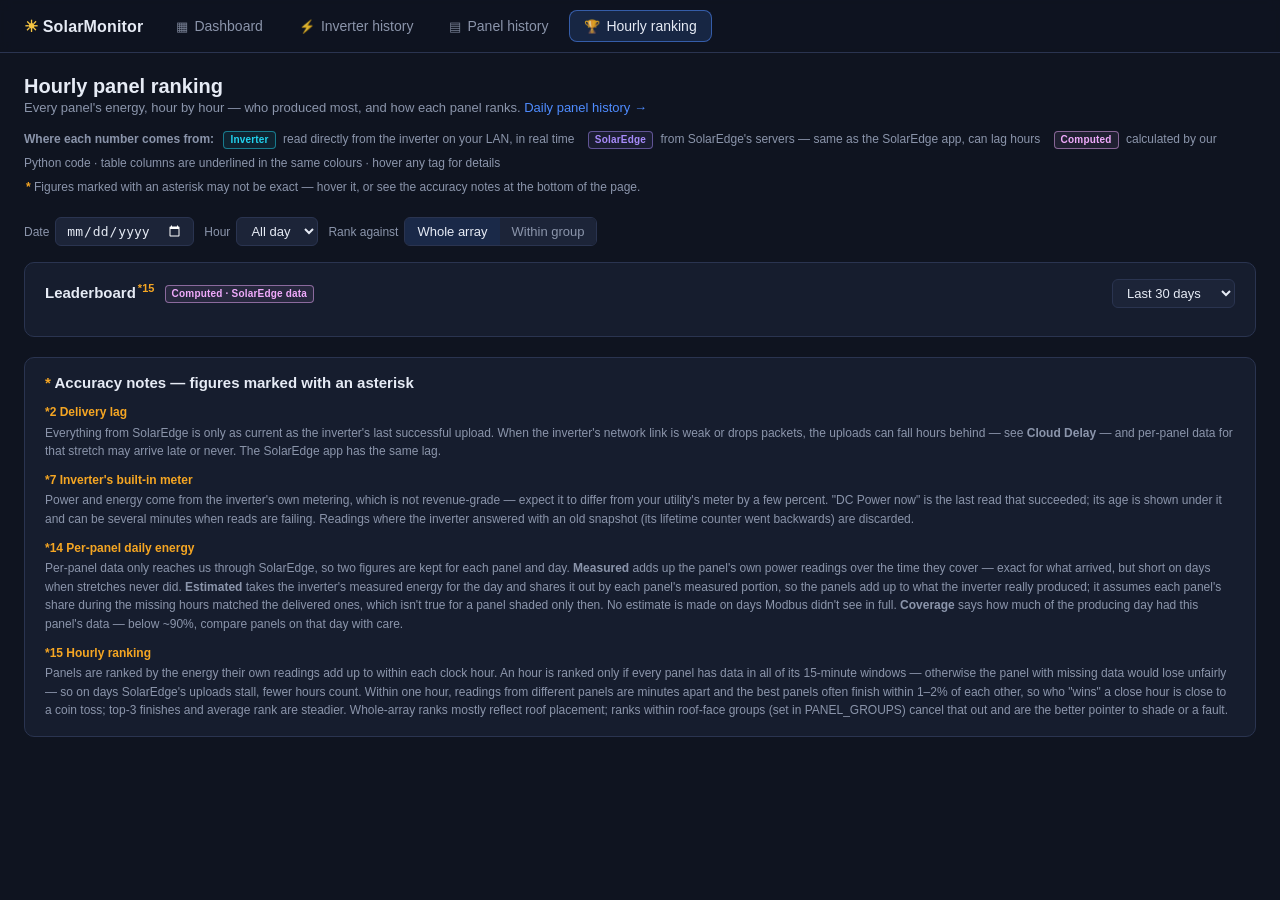
==== webapp/static/hourly.html @ 142047eb "Add hourly ranking, 7-day charts, site menu, panel groups and day-over-day view Dashboard - Site men" ====
<!DOCTYPE html>
<html lang="en">
<head>
<meta charset="UTF-8">
<meta name="viewport" content="width=device-width, initial-scale=1.0">
<title>SolarMonitor — Hourly Panel Ranking</title>
<link rel="stylesheet" href="sources.css">
<script src="sources.js"></script>
<style>
  :root {
    --bg: #0f1420; --panel: #161d2e; --panel-2: #1c2438; --border: #2a3450;
    --text: #e6ebf5; --muted: #8b95ab; --accent: #4f8cff;
    --ok: #2ecc71; --warn: #f5a623; --bad: #e5484d;
  }
  * { box-sizing: border-box; }
  body {
    margin: 0; font-family: -apple-system, BlinkMacSystemFont, "Segoe UI", Roboto, Arial, sans-serif;
    background: var(--bg); color: var(--text); padding: 24px; max-width: 1400px; margin: 0 auto;
  }
  @media (max-width: 700px) { body { padding: 16px; } }
  a { color: var(--accent); text-decoration: none; }
  h1 { font-size: 20px; margin: 10px 0 2px; }
  .subtitle { color: var(--muted); font-size: 13px; margin-bottom: 20px; }
  section { background: var(--panel); border: 1px solid var(--border); border-radius: 10px; padding: 16px 20px; margin-bottom: 20px; }
  section h2 { font-size: 15px; margin: 0 0 12px; display: flex; align-items: center; justify-content: space-between; gap: 10px; flex-wrap: wrap; }
  .muted { color: var(--muted); }
  .controls { display: flex; flex-wrap: wrap; gap: 10px; align-items: center; margin-bottom: 16px; }
  .controls label { font-size: 12px; color: var(--muted); display: flex; align-items: center; gap: 6px; }
  select, input[type=date] { background: var(--panel-2); color: var(--text); border: 1px solid var(--border);
    border-radius: 6px; padding: 5px 10px; font-size: 13px; color-scheme: dark; }
  .seg { display: inline-flex; border: 1px solid var(--border); border-radius: 6px; overflow: hidden; }
  .seg button { background: var(--panel-2); color: var(--muted); border: 0; padding: 6px 12px; font-size: 13px; cursor: pointer; }
  .seg button.active { background: rgba(79,140,255,0.18); color: var(--text); }
  .badge { display: inline-block; padding: 2px 10px; border-radius: 999px; font-size: 12px; font-weight: 600; }
  .badge.ok { background: rgba(46,204,113,0.15); color: var(--ok); }
  .badge.warn { background: rgba(245,166,35,0.15); color: var(--warn); }
  .badge.muted { background: rgba(139,149,171,0.15); color: var(--muted); }
  .desc { font-size: 12px; color: var(--muted); line-height: 1.5; margin: 0 0 12px; }
  .chips { display: flex; flex-wrap: wrap; gap: 6px 18px; font-size: 13px; margin-bottom: 12px; }
  .chips b { font-size: 15px; }
  .banner { font-size: 12px; line-height: 1.5; padding: 8px 12px; border-radius: 8px; margin: 0 0 12px;
    color: #fcd34d; border: 1px solid rgba(245,166,35,0.5); background: rgba(245,166,35,0.08); }
  .scroll-x { overflow-x: auto; }
  table { width: 100%; border-collapse: collapse; font-size: 13px; }
  th, td { text-align: left; padding: 6px 9px; border-bottom: 1px solid var(--border); white-space: nowrap; }
  th { color: var(--muted); font-weight: 500; }
  th.sortable { cursor: pointer; user-select: none; }
  th.sortable:hover { color: var(--text); }
  .num { text-align: right; font-variant-numeric: tabular-nums; }
  .rank { width: 64px; font-variant-numeric: tabular-nums; }
  .medal { font-size: 15px; }
  .bar-cell { min-width: 220px; }
  @media (max-width: 700px) {
    .bar-cell { min-width: 0; } th, td { padding: 6px 5px; } .hide-sm { display: none; }
    section { padding: 12px; } #hourTable th { white-space: normal; } .rank { width: auto; }
    .bar-val { min-width: 34px; }
  }
  .bar-wrap { display: flex; align-items: center; gap: 8px; }
  .bar { height: 12px; background: var(--accent); border-radius: 0 4px 4px 0; min-width: 2px; }
  .bar-val { font-variant-numeric: tabular-nums; min-width: 44px; }
  tr.group-sep td { background: var(--panel-2); color: var(--muted); font-size: 12px; font-weight: 600; padding: 4px 9px; }
  /* day grid */
  table.grid { border-collapse: separate; border-spacing: 2px; width: auto; }
  table.grid th, table.grid td { border: 0; padding: 4px 6px; font-size: 12px; text-align: center; }
  table.grid td.cell { border-radius: 3px; min-width: 44px; font-variant-numeric: tabular-nums; cursor: default; }
  table.grid th.hour { cursor: pointer; color: var(--muted); }
  table.grid th.hour:hover { color: var(--accent); }
  table.grid th.hour.unscored, table.grid td.unscored { opacity: .45; }
  table.grid .rowhead { position: sticky; left: 0; background: var(--panel); text-align: left; z-index: 1; }
  table.grid td.stat { font-variant-numeric: tabular-nums; color: var(--text); }
  .legend-bar { display: flex; align-items: center; gap: 8px; font-size: 11px; color: var(--muted); margin-top: 10px; flex-wrap: wrap; }
  .ramp { width: 140px; height: 10px; border-radius: 2px; }
  .empty { color: var(--muted); font-size: 13px; padding: 12px 0; }
</style>
</head>
<body>
  <h1>Hourly panel ranking</h1>
  <div class="subtitle">Every panel's energy, hour by hour — who produced most, and how each panel ranks.
    <a href="panels.html">Daily panel history →</a></div>
  <div id="srcLegend"></div>

  <div class="controls">
    <label>Date <input type="date" id="dateInput"></label>
    <label>Hour <select id="hourSelect"><option value="">All day</option></select></label>
    <label>Rank against
      <span class="seg" id="basisSeg">
        <button data-basis="all" class="active" title="Whole array: who actually produced the most">Whole array</button>
        <button data-basis="group" title="Within each group from PANEL_GROUPS (e.g. roof faces): cancels orientation, better for spotting problems">Within group</button>
      </span>
    </label>
  </div>

  <section id="hourSection" hidden>
    <h2><span id="hourTitle">—</span><span id="hourTags"></span></h2>
    <div id="hourBanner"></div>
    <div class="chips" id="hourChips"></div>
    <div class="scroll-x"><table id="hourTable"></table></div>
  </section>

  <section id="daySection" hidden>
    <h2><span id="dayTitle">—</span><span id="dayTags"></span></h2>
    <p class="desc" id="dayDesc"></p>
    <div class="scroll-x"><table class="grid" id="dayGrid"></table></div>
    <div class="legend-bar" id="dayLegend"></div>
  </section>

  <section>
    <h2>
      <span>Leaderboard<span data-acc="15"></span> <span data-src="calc" data-from="se"></span></span>
      <select id="rangeSelect">
        <option value="7">Last 7 days</option>
        <option value="30" selected>Last 30 days</option>
        <option value="90">Last 90 days</option>
        <option value="365">Last 365 days</option>
      </select>
    </h2>
    <p class="desc" id="boardDesc"></p>
    <div class="scroll-x"><table id="boardTable"></table></div>
  </section>

  <div id="accKeyHolder"></div>

<script>
const params = new URLSearchParams(location.search);
let basis = params.get("basis") === "group" ? "group" : "all";
let day = null, board = null, boardSort = { key: "wins", dir: -1 };

async function getJSON(url) {
  const r = await fetch(url);
  if (!r.ok) throw new Error(await r.text());
  return r.json();
}
const pos = label => (label || "").replace("Optimizer ", "").split(" ")[0];
const posKey = label => pos(label).split(".").map(n => n.padStart(4, "0")).join(".");
function hourLabel(h) {
  const f = x => `${x % 12 === 0 ? 12 : x % 12} ${x < 12 || x === 24 ? "AM" : "PM"}`;
  return `${f(h)} – ${f(h + 1)}`;
}
const shortHour = h => `${h % 12 === 0 ? 12 : h % 12}${h < 12 ? "a" : "p"}`;
function dayLabel(d) {
  return new Date(d + "T12:00:00Z").toLocaleDateString([], { weekday: "short", month: "short", day: "numeric", timeZone: "UTC" });
}
const fmt = (n, d = 0) => n == null ? "—" : Number(n).toFixed(d);
const rankKey = () => basis === "group" ? "rank_group" : "rank_all";
const medal = r => ({ 1: "🏆", 2: "🥈", 3: "🥉" })[r] || "";
function setParam(k, v) {
  const u = new URL(location.href);
  if (v === null || v === "") u.searchParams.delete(k); else u.searchParams.set(k, v);
  window.history.replaceState(null, "", u);
}
// Sequential single-hue scale for "% of the hour's best": low values sit near
// the surface, high values are saturated blue.
function seq(t) {
  t = Math.max(0, Math.min(1, t));
  const mix = (a, b) => Math.round(a + (b - a) * t);
  return `rgb(${mix(28, 47)}, ${mix(36, 110)}, ${mix(56, 235)})`;
}

// Reference for "% of best": the hour's best overall, or best in the panel's
// own group when ranking within groups.
function bestFor(serial, per, groups) {
  const vals = Object.entries(per).filter(([s]) => basis === "all" || groups[s] === groups[serial])
    .map(([, f]) => f.measured_wh || 0);
  return Math.max(0, ...vals);
}

async function loadDay() {
  const date = document.getElementById("dateInput").value;
  day = await getJSON(`/api/panels/hourly${date ? `?date=${date}` : ""}`);
  if (!date) document.getElementById("dateInput").value = day.date;
  const sel = document.getElementById("hourSelect");
  const want = params.get("hour") ?? sel.value;
  sel.innerHTML = `<option value="">All day</option>` + day.hours.map(h =>
    `<option value="${h.hour}">${hourLabel(h.hour)}${h.scored ? "" : " (not ranked)"}</option>`).join("");
  if (day.hours.some(h => String(h.hour) === String(want))) sel.value = want;
  params.delete("hour");
  render();
}

// "Within group" needs groups: with the whole-array default it would just
// repeat the whole-array ranking, so the button is disabled with a pointer
// to PANEL_GROUPS.
function applyGrouping(g) {
  const btn = document.querySelector('#basisSeg button[data-basis="group"]');
  const off = !g || g.mode === "array";
  btn.disabled = off;
  btn.style.opacity = off ? 0.45 : 1;
  btn.style.cursor = off ? "not-allowed" : "pointer";
  btn.title = off
    ? "No groups set — every panel is compared with the whole array. Set PANEL_GROUPS in .env (e.g. by roof face) to enable this."
    : `Within each group (${g.label}): cancels orientation, better for spotting problems`;
  if (off && basis === "group") {
    basis = "all";
    document.querySelectorAll("#basisSeg button").forEach(x => x.classList.toggle("active", x.dataset.basis === "all"));
  }
}

function render() {
  applyGrouping(day.grouping);
  const h = document.getElementById("hourSelect").value;
  setParam("hour", h); setParam("date", day.date); setParam("basis", basis === "group" ? "group" : null);
  document.getElementById("hourSection").hidden = h === "";
  document.getElementById("daySection").hidden = h !== "";
  if (h === "") renderDay(); else renderHour(Number(h));
}

function renderHour(h) {
  const info = day.hours.find(x => x.hour === h);
  const per = day.values[String(h)] || {};
  const opts = Object.fromEntries(day.optimizers.map(o => [o.serial, o]));
  const groups = Object.fromEntries(day.optimizers.map(o => [o.serial, o.group || ""]));
  const rk = rankKey();
  document.getElementById("hourTitle").innerHTML =
    `${hourLabel(h)} · ${dayLabel(day.date)}${acc(15)}`;
  document.getElementById("hourTags").innerHTML = src("calc", "se");
  document.getElementById("hourBanner").innerHTML = info && info.scored ? "" :
    `<div class="banner">⚠ <b>Not ranked.</b> ${info && info.missing_panels
      ? `${info.missing_panels} panel${info.missing_panels === 1 ? "'s" : "s'"} data is incomplete for this hour`
      : "The array wasn't producing enough this hour to compare panels fairly"} — energy is shown, but no
      winner is named.</div>`;
  const measured = Object.values(per).reduce((a, f) => a + (f.measured_wh || 0), 0);
  document.getElementById("hourChips").innerHTML = `
    <span>Inverter this hour${acc(7)} ${src("inv")} <b>${info && info.inverter_wh != null ? fmt(info.inverter_wh) + " Wh" : "—"}</b></span>
    <span>Panels' own total ${src("se")} <b>${fmt(measured)} Wh</b></span>`;

  let rows = Object.entries(per).map(([s, f]) => ({ serial: s, ...f, label: opts[s]?.label, group: groups[s] }));
  const byEnergy = (a, b) => (b.measured_wh || 0) - (a.measured_wh || 0);
  if (basis === "group") rows.sort((a, b) => a.group.localeCompare(b.group) || byEnergy(a, b));
  else rows.sort(byEnergy);
  const top = Math.max(1, ...rows.map(r => r.measured_wh || 0));
  const barMax = window.innerWidth < 700 ? 60 : 160;
  let lastGroup = null;
  const body = rows.map(r => {
    const best = bestFor(r.serial, per, groups);
    const pct = best ? 100 * (r.measured_wh || 0) / best : null;
    const sep = basis === "group" && r.group !== lastGroup
      ? `<tr class="group-sep"><td colspan="7">${r.group || "No group"}</td></tr>` : "";
    lastGroup = r.group;
    const rank = r[rk];
    const tip = `estimated ${r.estimated_wh != null ? fmt(r.estimated_wh) + " Wh (inverter's hour shared out)" : "—"}`;
    return `${sep}<tr>
      <td class="rank">${rank != null ? `<span class="medal">${medal(rank)}</span> #${rank}` : `<span class="muted">—</span>`}</td>
      <td><a href="optimizer.html?serial=${encodeURIComponent(r.serial)}">${pos(r.label)}</a></td>
      <td class="muted hide-sm">${r.group || "—"}</td>
      <td class="bar-cell" title="${tip}"><div class="bar-wrap">
        <div class="bar" style="width:${Math.round(barMax * (r.measured_wh || 0) / top)}px"></div>
        <span class="bar-val">${fmt(r.measured_wh, 1)}</span></div></td>
      <td class="num">${pct == null ? "—" : fmt(pct) + "%"}</td>
      <td class="num hide-sm">${fmt(r.avg_power_w)}</td>
      <td class="num">${r.coverage_pct == null ? "—" : fmt(r.coverage_pct) + "%"}</td>
    </tr>`;
  }).join("");
  document.getElementById("hourTable").innerHTML = `<thead><tr>
      <th class="rank">Rank</th><th>Panel</th><th class="hide-sm">Group</th>
      <th>Energy (Wh)${acc(14)}</th>
      <th class="num">${basis === "group" ? "% of group best" : "% of hour's best"}</th>
      <th class="num hide-sm">Avg W</th><th class="num">Coverage</th>
    </tr></thead><tbody>${body || `<tr><td colspan="7" class="empty">No readings for this hour.</td></tr>`}</tbody>`;
}

function renderDay() {
  const rk = rankKey();
  const opts = [...day.optimizers];
  const groups = Object.fromEntries(opts.map(o => [o.serial, o.group || ""]));
  const dayBoard = day.day_board[basis] || {};
  const scored = day.hours.filter(h => h.scored).length;
  document.getElementById("dayTitle").innerHTML = `${dayLabel(day.date)} — every hour${acc(15)}`;
  document.getElementById("dayTags").innerHTML = src("calc", "se");
  document.getElementById("dayDesc").innerHTML =
    `Each cell is the panel's energy (Wh) that hour; shading is its share of the hour's best
     ${basis === "group" ? "<b>in its own panel group</b>" : "<b>across the whole array</b>"} (brighter = closer to best).
     🏆 marks the hour's winner. ${scored} of ${day.hours.length} hours are ranked; faded columns aren't
     (a panel's data was incomplete, or the array wasn't producing enough). Click an hour for its ranked list.`;
  opts.sort((a, b) => {
    const A = dayBoard[a.serial] || {}, B = dayBoard[b.serial] || {};
    return (B.wins || 0) - (A.wins || 0) || (A.avg_rank ?? 99) - (B.avg_rank ?? 99) || posKey(a.label).localeCompare(posKey(b.label));
  });
  const head = `<tr><th class="rowhead">Panel</th>${day.hours.map(h =>
      `<th class="hour ${h.scored ? "" : "unscored"}" data-hour="${h.hour}" title="${hourLabel(h.hour)}${h.scored ? "" : " — not ranked"}">${shortHour(h.hour)}</th>`).join("")}
    <th title="Hours ranked #1">🏆 Wins</th><th title="Hours ranked #1–3">Top 3</th><th title="Average rank over ranked hours (1 = best)">Avg rank</th></tr>`;
  const body = opts.map(o => {
    const cells = day.hours.map(h => {
      const per = day.values[String(h.hour)] || {};
      const f = per[o.serial];
      if (!f) return `<td class="cell muted">·</td>`;
      const best = bestFor(o.serial, per, groups);
      const t = best ? (f.measured_wh || 0) / best : 0;
      const win = h.scored && f[rk] === 1;
      const tip = `${pos(o.label)} · ${hourLabel(h.hour)}: ${fmt(f.measured_wh, 1)} Wh` +
        (f[rk] != null ? ` · rank #${f[rk]}` : " · not ranked") + ` · coverage ${fmt(f.coverage_pct)}%`;
      return `<td class="cell ${h.scored ? "" : "unscored"}" style="background:${seq(t)}; color:${t > 0.55 ? "#fff" : "var(--muted)"}"
        title="${tip}">${fmt(f.measured_wh)}${win ? `<span style="font-size:10px"> 🏆</span>` : ""}</td>`;
    }).join("");
    const b = dayBoard[o.serial] || {};
    return `<tr><td class="rowhead"><a href="optimizer.html?serial=${encodeURIComponent(o.serial)}">${pos(o.label)}</a>
      <span class="muted" style="font-size:11px">${groups[o.serial]}</span></td>${cells}
      <td class="stat">${b.wins ?? 0}</td><td class="stat">${b.top3 ?? 0}</td><td class="stat">${b.avg_rank != null ? fmt(b.avg_rank, 1) : "—"}</td></tr>`;
  }).join("");
  document.getElementById("dayGrid").innerHTML = day.hours.length
    ? `<thead>${head}</thead><tbody>${body}</tbody>`
    : `<tbody><tr><td class="empty">No per-panel data for this day.</td></tr></tbody>`;
  document.querySelectorAll("#dayGrid th.hour").forEach(th => th.addEventListener("click", () => {
    document.getElementById("hourSelect").value = th.dataset.hour; render();
  }));
  document.getElementById("dayLegend").innerHTML = `
    <span>0%</span><span class="ramp" style="background:linear-gradient(90deg, ${seq(0)}, ${seq(0.5)}, ${seq(1)})"></span>
    <span>100% of ${basis === "group" ? "group" : "hour's"} best</span>
    <span style="margin-left:14px">🏆 hour winner</span>
    <span style="margin-left:14px">faded = hour not ranked</span>
    <span style="margin-left:14px">hover a cell for details</span>`;
}

async function loadBoard() {
  const days = document.getElementById("rangeSelect").value;
  board = await getJSON(`/api/panels/leaderboard?days=${days}`);
  renderBoard();
}

function renderBoard() {
  const b = board[basis] || {};
  document.getElementById("boardDesc").innerHTML =
    `${board.scored_hours} ranked hour${board.scored_hours === 1 ? "" : "s"} in this range.
     <b>Wins</b> = hours at #1, <b>Top 3</b> = hours in the top three, <b>Avg rank</b> = average position (1 = best).
     ${basis === "group"
       ? "Ranked <b>within each group</b> from PANEL_GROUPS — with roof-face groups this cancels orientation, so a panel that sits low here is the one to check for shade or a fault."
       : "Ranked across the <b>whole array</b>, so well-placed panels dominate — this mostly shows roof placement. Switch to <i>Within group</i> to look for problems."}
     The best panels often finish within 1–2% of each other, so top-3 and average rank are steadier than wins.`;
  let rows = board.optimizers.map(o => ({ ...o, ...(b[o.serial] || { wins: 0, top3: 0, avg_rank: null, scored_hours: 0 }) }));
  const k = boardSort.key, dir = boardSort.dir;
  rows.sort((x, y) => {
    const a = x[k], c = y[k];
    if (k === "label") return dir * posKey(x.label).localeCompare(posKey(y.label));
    if (a == null) return 1; if (c == null) return -1;
    return dir * (a - c) || (x.avg_rank ?? 99) - (y.avg_rank ?? 99);
  });
  const th = (key, label, cls = "num") =>
    `<th class="sortable ${cls}" data-key="${key}">${label}${boardSort.key === key ? (boardSort.dir < 0 ? " ▾" : " ▴") : ""}</th>`;
  document.getElementById("boardTable").innerHTML = `<thead><tr>
      ${th("label", "Panel", "")}<th>Group</th>${th("wins", "🏆 Wins")}${th("top3", "Top 3")}
      ${th("avg_rank", "Avg rank")}${th("scored_hours", "Ranked hours")}</tr></thead>
    <tbody>${rows.map(r => `<tr>
      <td><a href="optimizer.html?serial=${encodeURIComponent(r.serial)}">${pos(r.label)}</a></td>
      <td class="muted">${r.group || "—"}</td>
      <td class="num">${r.wins}</td><td class="num">${r.top3}</td>
      <td class="num">${r.avg_rank != null ? fmt(r.avg_rank, 2) : "—"}</td>
      <td class="num muted">${r.scored_hours}</td></tr>`).join("")}</tbody>`;
  document.querySelectorAll("#boardTable th.sortable").forEach(el => el.addEventListener("click", () => {
    const key = el.dataset.key;
    // Wins/top-3 read best high-first; avg rank and panel read best low-first.
    const natural = key === "avg_rank" || key === "label" ? 1 : -1;
    boardSort = boardSort.key === key ? { key, dir: -boardSort.dir } : { key, dir: natural };
    renderBoard();
  }));
}

document.getElementById("srcLegend").innerHTML = srcLegend();
document.getElementById("accKeyHolder").innerHTML = accKey([2, 7, 14, 15]);
fillMarkers();
if (params.get("date")) document.getElementById("dateInput").value = params.get("date");
document.querySelectorAll("#basisSeg button").forEach(btn => {
  btn.classList.toggle("active", btn.dataset.basis === basis);
  btn.addEventListener("click", () => {
    basis = btn.dataset.basis;
    document.querySelectorAll("#basisSeg button").forEach(x => x.classList.toggle("active", x === btn));
    render(); if (board) renderBoard();
  });
});
document.getElementById("dateInput").addEventListener("change", () => { document.getElementById("hourSelect").value = ""; loadDay(); });
document.getElementById("hourSelect").addEventListener("change", render);
document.getElementById("rangeSelect").addEventListener("change", loadBoard);
loadDay(); loadBoard();
// Today's hours fill in as SolarEdge delivers them.
setInterval(() => { if (day && day.is_today) loadDay(); }, 120000);
</script>
</body>
</html>
---- webapp/static/sources.css ----
/* Data-source tags — see sources.js. */
.src {
  display: inline-block; margin-left: 6px; padding: 0 6px; border-radius: 4px;
  font-size: 10px; font-weight: 600; letter-spacing: 0.02em; line-height: 16px;
  text-transform: none; vertical-align: middle; border: 1px solid; white-space: nowrap;
  cursor: help;
}
.src.inv  { color: #22d3ee; border-color: rgba(34,211,238,0.5);  background: rgba(34,211,238,0.08); }
.src.se   { color: #a78bfa; border-color: rgba(167,139,250,0.5); background: rgba(167,139,250,0.08); }
.src.calc { color: #f0abfc; border-color: rgba(240,171,252,0.5); background: rgba(240,171,252,0.08); }
/* Compact marker for table headers: a coloured bar under the column name. */
th.from-inv  { box-shadow: inset 0 -2px 0 #22d3ee; }
th.from-se   { box-shadow: inset 0 -2px 0 #a78bfa; }
th.from-calc { box-shadow: inset 0 -2px 0 #f0abfc; }
.src-legend {
  font-size: 12px; color: var(--muted); margin: -8px 0 18px; line-height: 2;
}
.src-legend .src { margin: 0 4px 0 10px; }
.src-legend .src:first-of-type { margin-left: 6px; }

/* Accuracy markers — see ACCURACY in sources.js. */
.acc {
  color: var(--warn); font-weight: 700; font-size: 11px; vertical-align: super;
  line-height: 0; margin-left: 2px; cursor: help; text-transform: none; letter-spacing: 0;
}
.acc-key h2 .acc-star { color: var(--warn); }
.acc-key dl { margin: 0; font-size: 12px; line-height: 1.55; }
.acc-key dt { color: var(--warn); font-weight: 600; margin-top: 10px; }
.acc-key dt:first-child { margin-top: 0; }
.acc-key dd { margin: 2px 0 0 0; color: var(--muted); }

/* Live data-health strip and lag banners — see assessHealth() in sources.js. */
.health-strip {
  display: grid; grid-template-columns: 1fr 1fr; gap: 10px 16px; align-items: start;
  background: var(--panel); border: 1px solid var(--border); border-radius: 10px;
  padding: 12px 16px; margin: 0 0 20px;
}
.health-item { font-size: 12px; line-height: 1.5; }
.health-head { font-weight: 600; margin-bottom: 4px; }
.health-head .src { margin-left: 4px; }
.health-text { color: var(--muted); margin-left: 6px; }
.health-link { grid-column: 1 / -1; font-size: 12px; color: var(--accent); text-decoration: none; }
@media (max-width: 700px) { .health-strip { grid-template-columns: 1fr; } }
.lag-banner {
  font-size: 12px; line-height: 1.5; padding: 8px 12px; border-radius: 8px; margin: 0 0 10px;
  border: 1px solid;
}
.lag-banner.bad  { color: #fca5a5; border-color: rgba(229,72,77,0.5);  background: rgba(229,72,77,0.08); }
.lag-banner.warn { color: #fcd34d; border-color: rgba(245,166,35,0.5); background: rgba(245,166,35,0.08); }
.ds-table td, .ds-table th { vertical-align: top; font-size: 12px; line-height: 1.5; }
.ds-table th { cursor: default; }
.ds-faq { font-size: 12px; line-height: 1.6; color: var(--muted); }
.ds-faq b { color: var(--text); }
.ds-faq p { margin: 8px 0; }

/* Site menu — see renderNav() in sources.js. Pinned to the top of the page. */
.site-nav {
  position: sticky; top: 0; z-index: 50;
  display: flex; align-items: center; gap: 18px;
  margin: -24px -24px 22px; padding: 10px 24px;
  background: rgba(15, 20, 32, 0.94); backdrop-filter: blur(6px);
  border-bottom: 1px solid var(--border);
}
.nav-brand {
  color: var(--text); font-weight: 700; font-size: 16px; white-space: nowrap;
  text-decoration: none; letter-spacing: .01em;
}
.nav-brand span { color: #f5c542; }
.nav-links { display: flex; gap: 6px; overflow-x: auto; scrollbar-width: none; }
.nav-links::-webkit-scrollbar { display: none; }
.nav-link {
  display: inline-flex; align-items: center; gap: 6px; white-space: nowrap;
  padding: 7px 14px; border-radius: 8px; font-size: 14px; font-weight: 500;
  color: var(--muted); text-decoration: none; border: 1px solid transparent;
}
.nav-link:hover { color: var(--text); background: var(--panel-2); }
.nav-link.active { color: var(--text); background: rgba(79,140,255,0.16); border-color: rgba(79,140,255,0.55); }
.nav-icon { font-size: 13px; opacity: .85; }
@media (max-width: 700px) {
  html body { padding: 16px; }
  .site-nav { margin: -16px -16px 16px; padding: 8px 16px; flex-direction: column; align-items: stretch; gap: 6px; }
  /* All four links visible without swiping: a 2 x 2 grid. */
  .nav-links { display: grid; grid-template-columns: 1fr 1fr; gap: 6px; overflow: visible; }
  .nav-link { padding: 7px 10px; font-size: 13px; justify-content: center; background: var(--panel); border-color: var(--border); }
}
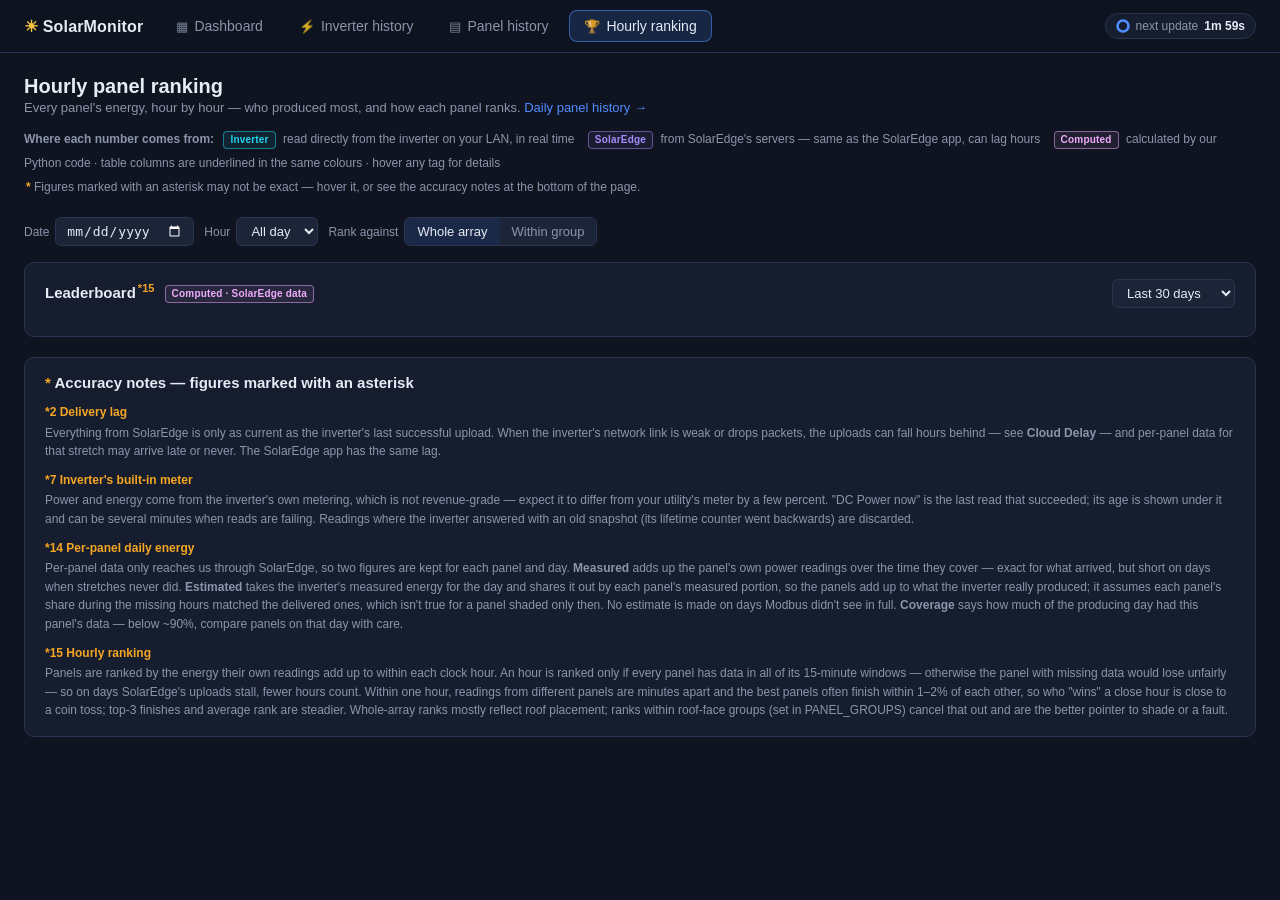
==== commit 063fe2d5: "Add roof check, refresh countdown, optimizer model chips and rolling counters - Roof check (panel hi" ====
--- a/webapp/static/hourly.html
+++ b/webapp/static/hourly.html
@@ -223,7 +223,7 @@
     <span>Inverter this hour${acc(7)} ${src("inv")} <b>${info && info.inverter_wh != null ? fmt(info.inverter_wh) + " Wh" : "—"}</b></span>
     <span>Panels' own total ${src("se")} <b>${fmt(measured)} Wh</b></span>`;
 
-  let rows = Object.entries(per).map(([s, f]) => ({ serial: s, ...f, label: opts[s]?.label, group: groups[s] }));
+  let rows = Object.entries(per).map(([s, f]) => ({ serial: s, ...f, label: opts[s]?.label, optimizer_model: opts[s]?.optimizer_model, group: groups[s] }));
   const byEnergy = (a, b) => (b.measured_wh || 0) - (a.measured_wh || 0);
   if (basis === "group") rows.sort((a, b) => a.group.localeCompare(b.group) || byEnergy(a, b));
   else rows.sort(byEnergy);
@@ -240,7 +240,7 @@
     const tip = `estimated ${r.estimated_wh != null ? fmt(r.estimated_wh) + " Wh (inverter's hour shared out)" : "—"}`;
     return `${sep}<tr>
       <td class="rank">${rank != null ? `<span class="medal">${medal(rank)}</span> #${rank}` : `<span class="muted">—</span>`}</td>
-      <td><a href="optimizer.html?serial=${encodeURIComponent(r.serial)}">${pos(r.label)}</a></td>
+      <td><a href="optimizer.html?serial=${encodeURIComponent(r.serial)}">${pos(r.label)}</a>${optChip(r.optimizer_model)}</td>
       <td class="muted hide-sm">${r.group || "—"}</td>
       <td class="bar-cell" title="${tip}"><div class="bar-wrap">
         <div class="bar" style="width:${Math.round(barMax * (r.measured_wh || 0) / top)}px"></div>
@@ -292,7 +292,7 @@
         title="${tip}">${fmt(f.measured_wh)}${win ? `<span style="font-size:10px"> 🏆</span>` : ""}</td>`;
     }).join("");
     const b = dayBoard[o.serial] || {};
-    return `<tr><td class="rowhead"><a href="optimizer.html?serial=${encodeURIComponent(o.serial)}">${pos(o.label)}</a>
+    return `<tr><td class="rowhead"><a href="optimizer.html?serial=${encodeURIComponent(o.serial)}">${pos(o.label)}</a>${optChip(o.optimizer_model)}
       <span class="muted" style="font-size:11px">${groups[o.serial]}</span></td>${cells}
       <td class="stat">${b.wins ?? 0}</td><td class="stat">${b.top3 ?? 0}</td><td class="stat">${b.avg_rank != null ? fmt(b.avg_rank, 1) : "—"}</td></tr>`;
   }).join("");
@@ -339,7 +339,7 @@
       ${th("label", "Panel", "")}<th>Group</th>${th("wins", "🏆 Wins")}${th("top3", "Top 3")}
       ${th("avg_rank", "Avg rank")}${th("scored_hours", "Ranked hours")}</tr></thead>
     <tbody>${rows.map(r => `<tr>
-      <td><a href="optimizer.html?serial=${encodeURIComponent(r.serial)}">${pos(r.label)}</a></td>
+      <td><a href="optimizer.html?serial=${encodeURIComponent(r.serial)}">${pos(r.label)}</a>${optChip(r.optimizer_model)}</td>
       <td class="muted">${r.group || "—"}</td>
       <td class="num">${r.wins}</td><td class="num">${r.top3}</td>
       <td class="num">${r.avg_rank != null ? fmt(r.avg_rank, 2) : "—"}</td>
@@ -370,7 +370,7 @@
 document.getElementById("rangeSelect").addEventListener("change", loadBoard);
 loadDay(); loadBoard();
 // Today's hours fill in as SolarEdge delivers them.
-setInterval(() => { if (day && day.is_today) loadDay(); }, 120000);
+autoRefresh(loadDay, 120000, () => !!(day && day.is_today));
 </script>
 </body>
 </html>
--- a/webapp/static/sources.css
+++ b/webapp/static/sources.css
@@ -17,6 +17,18 @@
 }
 .src-legend .src { margin: 0 4px 0 10px; }
 .src-legend .src:first-of-type { margin-left: 6px; }
+
+/* Optimizer model chip — see optChip() in sources.js. */
+.opt-chip {
+  display: inline-block; margin-left: 6px; padding: 0 5px; border-radius: 4px;
+  font-size: 10px; font-weight: 600; line-height: 15px; vertical-align: middle;
+  border: 1px solid; white-space: nowrap; cursor: help; font-variant-numeric: tabular-nums;
+}
+.opt-chip.m0 { color: #60a5fa; border-color: rgba(96,165,250,0.5);  background: rgba(96,165,250,0.08); }
+.opt-chip.m1 { color: #94a3b8; border-color: rgba(148,163,184,0.5); background: rgba(148,163,184,0.08); }
+.opt-chip.m2 { color: #e2c08d; border-color: rgba(226,192,141,0.5); background: rgba(226,192,141,0.08); }
+.opt-chip.m3 { color: #fda4af; border-color: rgba(253,164,175,0.5); background: rgba(253,164,175,0.08); }
+.opt-chip.inactive { color: var(--muted); border-color: var(--border); border-style: dashed; background: none; }
 
 /* Accuracy markers — see ACCURACY in sources.js. */
 .acc {
@@ -76,8 +88,23 @@
 .nav-link:hover { color: var(--text); background: var(--panel-2); }
 .nav-link.active { color: var(--text); background: rgba(79,140,255,0.16); border-color: rgba(79,140,255,0.55); }
 .nav-icon { font-size: 13px; opacity: .85; }
+/* Auto-refresh countdown — see autoRefresh() in sources.js. */
+.refresh-timer {
+  margin-left: auto; display: inline-flex; align-items: center; gap: 6px;
+  padding: 5px 10px; border-radius: 999px; font: inherit; font-size: 12px;
+  color: var(--muted); background: var(--panel); border: 1px solid var(--border);
+  cursor: pointer; white-space: nowrap; font-variant-numeric: tabular-nums;
+}
+.refresh-timer:hover { color: var(--text); border-color: rgba(79,140,255,0.55); }
+.refresh-timer b { color: var(--text); font-weight: 600; min-width: 2.6em; text-align: right; }
+.refresh-timer .ring { width: 14px; height: 14px; flex: none; transform: rotate(-90deg); }
+.refresh-timer .ring circle { fill: none; stroke-width: 2.5; }
+.refresh-timer .ring .track { stroke: var(--border); }
+.refresh-timer .ring .left { stroke: #4f8cff; stroke-linecap: round; transition: stroke-dashoffset 1s linear; }
+.refresh-timer.busy .ring .left { stroke: #f5c542; }
 @media (max-width: 700px) {
   html body { padding: 16px; }
+  .refresh-timer { position: absolute; top: 8px; right: 16px; padding: 3px 9px; }
   .site-nav { margin: -16px -16px 16px; padding: 8px 16px; flex-direction: column; align-items: stretch; gap: 6px; }
   /* All four links visible without swiping: a 2 x 2 grid. */
   .nav-links { display: grid; grid-template-columns: 1fr 1fr; gap: 6px; overflow: visible; }
